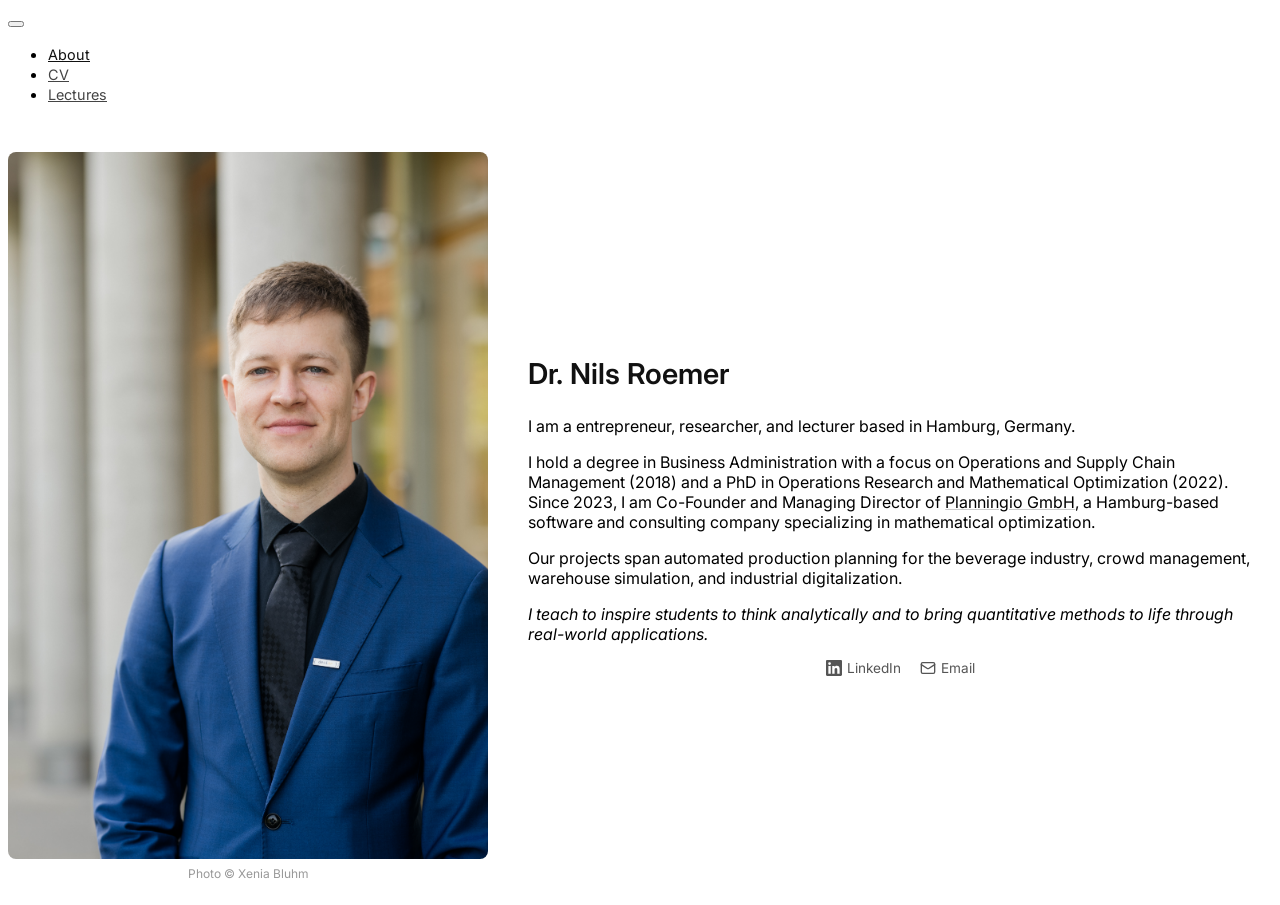
==== index.html @ 5135b2c4 "Built site for gh-pages" ====
<!DOCTYPE html>
<html xmlns="http://www.w3.org/1999/xhtml" lang="en" xml:lang="en"><head>

<meta charset="utf-8">
<meta name="generator" content="quarto-1.9.37">

<meta name="viewport" content="width=device-width, initial-scale=1.0, user-scalable=yes">


<title>Nils Roemer</title>
<style>
/* Default styles provided by pandoc.
** See https://pandoc.org/MANUAL.html#variables-for-html for config info.
*/
code{white-space: pre-wrap;}
span.smallcaps{font-variant: small-caps;}
div.columns{display: flex; gap: min(4vw, 1.5em);}
div.column{flex: auto; overflow-x: auto;}
div.hanging-indent{margin-left: 1.5em; text-indent: -1.5em;}
ul.task-list{list-style: none;}
ul.task-list li input[type="checkbox"] {
  width: 0.8em;
  margin: 0 0.8em 0.2em -1em; /* quarto-specific, see https://github.com/quarto-dev/quarto-cli/issues/4556 */ 
  vertical-align: middle;
}
</style>


<script src="site_libs/quarto-nav/quarto-nav.js"></script>
<script src="site_libs/quarto-nav/headroom.min.js"></script>
<script src="site_libs/clipboard/clipboard.min.js"></script>
<script src="site_libs/quarto-search/autocomplete.umd.js"></script>
<script src="site_libs/quarto-search/fuse.min.js"></script>
<script src="site_libs/quarto-search/quarto-search.js"></script>
<meta name="quarto:offset" content="./">
<script src="site_libs/quarto-html/quarto.js" type="module"></script>
<script src="site_libs/quarto-html/tabsets/tabsets.js" type="module"></script>
<script src="site_libs/quarto-html/popper.min.js"></script>
<script src="site_libs/quarto-html/tippy.umd.min.js"></script>
<script src="site_libs/quarto-html/anchor.min.js"></script>
<link href="site_libs/quarto-html/tippy.css" rel="stylesheet">
<link href="site_libs/quarto-html/quarto-syntax-highlighting-7f8f88aac4f3542376d5c11b86a4c14d.css" rel="stylesheet" id="quarto-text-highlighting-styles">
<script src="site_libs/bootstrap/bootstrap.min.js"></script>
<link href="site_libs/bootstrap/bootstrap-icons.css" rel="stylesheet">
<link href="site_libs/bootstrap/bootstrap-158031087360bce0ff56dc785ce39e06.min.css" rel="stylesheet" append-hash="true" id="quarto-bootstrap" data-mode="light">
<script id="quarto-search-options" type="application/json">{
  "location": "navbar",
  "copy-button": false,
  "collapse-after": 3,
  "panel-placement": "end",
  "type": "overlay",
  "limit": 50,
  "keyboard-shortcut": [
    "f",
    "/",
    "s"
  ],
  "show-item-context": false,
  "language": {
    "search-no-results-text": "No results",
    "search-matching-documents-text": "matching documents",
    "search-copy-link-title": "Copy link to search",
    "search-hide-matches-text": "Hide additional matches",
    "search-more-match-text": "more match in this document",
    "search-more-matches-text": "more matches in this document",
    "search-clear-button-title": "Clear",
    "search-text-placeholder": "",
    "search-detached-cancel-button-title": "Cancel",
    "search-submit-button-title": "Submit",
    "search-label": "Search"
  }
}</script>


<link rel="stylesheet" href="styles.css">
</head>

<body class="nav-fixed quarto-light">

<div id="quarto-search-results"></div>
  <header id="quarto-header" class="headroom fixed-top">
    <nav class="navbar navbar-expand-lg " data-bs-theme="dark">
      <div class="navbar-container container-fluid">
            <div id="quarto-search" class="" title="Search"></div>
          <button class="navbar-toggler" type="button" data-bs-toggle="collapse" data-bs-target="#navbarCollapse" aria-controls="navbarCollapse" role="menu" aria-expanded="false" aria-label="Toggle navigation" onclick="if (window.quartoToggleHeadroom) { window.quartoToggleHeadroom(); }">
  <span class="navbar-toggler-icon"></span>
</button>
          <div class="collapse navbar-collapse" id="navbarCollapse">
            <ul class="navbar-nav navbar-nav-scroll me-auto">
  <li class="nav-item">
    <a class="nav-link active" href="./index.html" aria-current="page"> 
<span class="menu-text">About</span></a>
  </li>  
  <li class="nav-item">
    <a class="nav-link" href="./cv.html"> 
<span class="menu-text">CV</span></a>
  </li>  
  <li class="nav-item">
    <a class="nav-link" href="./lectures.html"> 
<span class="menu-text">Lectures</span></a>
  </li>  
</ul>
          </div> <!-- /navcollapse -->
            <div class="quarto-navbar-tools">
</div>
      </div> <!-- /container-fluid -->
    </nav>
</header>
<!-- content -->
<div id="quarto-content" class="quarto-container page-columns page-rows-contents page-layout-article page-navbar">
<!-- sidebar -->
<!-- margin-sidebar -->
    <div id="quarto-margin-sidebar" class="sidebar margin-sidebar zindex-bottom">
        
    </div>
<!-- main -->
<main class="content" id="quarto-document-content"><header id="title-block-header" class="quarto-title-block"></header>




<div class="profile-columns">
<div class="profile-photo">
<p><img src="nils-roemer.jpg" alt="Dr. Nils Roemer"> <small>Photo © Xenia Bluhm</small></p>
</div>
<section id="dr.-nils-roemer" class="level2 profile-text">
<h2 class="anchored" data-anchor-id="dr.-nils-roemer">Dr.&nbsp;Nils Roemer</h2>
<p>I am a entrepreneur, researcher, and lecturer based in Hamburg, Germany.</p>
<p>I hold a degree in Business Administration with a focus on Operations and Supply Chain Management (2018) and a PhD in Operations Research and Mathematical Optimization (2022). Since 2023, I am Co-Founder and Managing Director of <a href="https://planningio.com">Planningio GmbH</a>, a Hamburg-based software and consulting company specializing in mathematical optimization.</p>
<p>Our projects span automated production planning for the beverage industry, crowd management, warehouse simulation, and industrial digitalization.</p>
<p><em>I teach to inspire students to think analytically and to bring quantitative methods to life through real-world applications.</em></p>
<div class="social-links">
<a href="https://www.linkedin.com/in/nroemer/" target="_blank"><svg xmlns="http://www.w3.org/2000/svg" viewbox="0 0 24 24" fill="currentColor" width="16" height="16"><path d="M20.447 20.452h-3.554v-5.569c0-1.328-.027-3.037-1.852-3.037-1.853 0-2.136 1.445-2.136 2.939v5.667H9.351V9h3.414v1.561h.046c.477-.9 1.637-1.85 3.37-1.85 3.601 0 4.267 2.37 4.267 5.455v6.286zM5.337 7.433a2.062 2.062 0 0 1-2.063-2.065 2.064 2.064 0 1 1 2.063 2.065zm1.782 13.019H3.555V9h3.564v11.452zM22.225 0H1.771C.792 0 0 .774 0 1.729v20.542C0 23.227.792 24 1.771 24h20.451C23.2 24 24 23.227 24 22.271V1.729C24 .774 23.2 0 22.222 0h.003z"></path></svg> LinkedIn</a><a href="mailto:nils.roemer@planningio.com"><svg xmlns="http://www.w3.org/2000/svg" viewbox="0 0 24 24" fill="none" stroke="currentColor" stroke-width="2" stroke-linecap="round" stroke-linejoin="round" width="16" height="16"><rect width="20" height="16" x="2" y="4" rx="2"></rect><path d="m22 7-8.97 5.7a1.94 1.94 0 0 1-2.06 0L2 7"></path></svg> Email</a>
</div>
</section>
</div>



</main> <!-- /main -->
<script id="quarto-html-after-body" type="application/javascript">
  window.document.addEventListener("DOMContentLoaded", function (event) {
    const icon = "";
    const anchorJS = new window.AnchorJS();
    anchorJS.options = {
      placement: 'right',
      icon: icon
    };
    anchorJS.add('.anchored');
    const isCodeAnnotation = (el) => {
      for (const clz of el.classList) {
        if (clz.startsWith('code-annotation-')) {                     
          return true;
        }
      }
      return false;
    }
    const onCopySuccess = function(e) {
      // button target
      const button = e.trigger;
      // don't keep focus
      button.blur();
      // flash "checked"
      button.classList.add('code-copy-button-checked');
      var currentTitle = button.getAttribute("title");
      button.setAttribute("title", "Copied!");
      let tooltip;
      if (window.bootstrap) {
        button.setAttribute("data-bs-toggle", "tooltip");
        button.setAttribute("data-bs-placement", "left");
        button.setAttribute("data-bs-title", "Copied!");
        tooltip = new bootstrap.Tooltip(button, 
          { trigger: "manual", 
            customClass: "code-copy-button-tooltip",
            offset: [0, -8]});
        tooltip.show();    
      }
      setTimeout(function() {
        if (tooltip) {
          tooltip.hide();
          button.removeAttribute("data-bs-title");
          button.removeAttribute("data-bs-toggle");
          button.removeAttribute("data-bs-placement");
        }
        button.setAttribute("title", currentTitle);
        button.classList.remove('code-copy-button-checked');
      }, 1000);
      // clear code selection
      e.clearSelection();
    }
    const getTextToCopy = function(trigger) {
      const outerScaffold = trigger.parentElement.cloneNode(true);
      const codeEl = outerScaffold.querySelector('code');
      for (const childEl of codeEl.children) {
        if (isCodeAnnotation(childEl)) {
          childEl.remove();
        }
      }
      return codeEl.innerText;
    }
    const clipboard = new window.ClipboardJS('.code-copy-button:not([data-in-quarto-modal])', {
      text: getTextToCopy
    });
    clipboard.on('success', onCopySuccess);
    if (window.document.getElementById('quarto-embedded-source-code-modal')) {
      const clipboardModal = new window.ClipboardJS('.code-copy-button[data-in-quarto-modal]', {
        text: getTextToCopy,
        container: window.document.getElementById('quarto-embedded-source-code-modal')
      });
      clipboardModal.on('success', onCopySuccess);
    }
      var localhostRegex = new RegExp(/^(?:http|https):\/\/localhost\:?[0-9]*\//);
      var mailtoRegex = new RegExp(/^mailto:/);
        var filterRegex = new RegExp("https:\/\/nilsroemer\.com");
      var isInternal = (href) => {
          return filterRegex.test(href) || localhostRegex.test(href) || mailtoRegex.test(href);
      }
      // Inspect non-navigation links and adorn them if external
     var links = window.document.querySelectorAll('a[href]:not(.nav-link):not(.navbar-brand):not(.toc-action):not(.sidebar-link):not(.sidebar-item-toggle):not(.pagination-link):not(.no-external):not([aria-hidden]):not(.dropdown-item):not(.quarto-navigation-tool):not(.about-link)');
      for (var i=0; i<links.length; i++) {
        const link = links[i];
        if (!isInternal(link.href)) {
          // undo the damage that might have been done by quarto-nav.js in the case of
          // links that we want to consider external
          if (link.dataset.originalHref !== undefined) {
            link.href = link.dataset.originalHref;
          }
        }
      }
    function tippyHover(el, contentFn, onTriggerFn, onUntriggerFn) {
      const config = {
        allowHTML: true,
        maxWidth: 500,
        delay: 100,
        arrow: false,
        appendTo: function(el) {
            return el.parentElement;
        },
        interactive: true,
        interactiveBorder: 10,
        theme: 'quarto',
        placement: 'bottom-start',
      };
      if (contentFn) {
        config.content = contentFn;
      }
      if (onTriggerFn) {
        config.onTrigger = onTriggerFn;
      }
      if (onUntriggerFn) {
        config.onUntrigger = onUntriggerFn;
      }
      window.tippy(el, config); 
    }
    const noterefs = window.document.querySelectorAll('a[role="doc-noteref"]');
    for (var i=0; i<noterefs.length; i++) {
      const ref = noterefs[i];
      tippyHover(ref, function() {
        // use id or data attribute instead here
        let href = ref.getAttribute('data-footnote-href') || ref.getAttribute('href');
        try { href = new URL(href).hash; } catch {}
        const id = href.replace(/^#\/?/, "");
        const note = window.document.getElementById(id);
        if (note) {
          return note.innerHTML;
        } else {
          return "";
        }
      });
    }
    const xrefs = window.document.querySelectorAll('a.quarto-xref');
    const processXRef = (id, note) => {
      // Strip column container classes
      const stripColumnClz = (el) => {
        el.classList.remove("page-full", "page-columns");
        if (el.children) {
          for (const child of el.children) {
            stripColumnClz(child);
          }
        }
      }
      stripColumnClz(note)
      if (id === null || id.startsWith('sec-')) {
        // Special case sections, only their first couple elements
        const container = document.createElement("div");
        if (note.children && note.children.length > 2) {
          container.appendChild(note.children[0].cloneNode(true));
          for (let i = 1; i < note.children.length; i++) {
            const child = note.children[i];
            if (child.tagName === "P" && child.innerText === "") {
              continue;
            } else {
              container.appendChild(child.cloneNode(true));
              break;
            }
          }
          if (window.Quarto?.typesetMath) {
            window.Quarto.typesetMath(container);
          }
          return container.innerHTML
        } else {
          if (window.Quarto?.typesetMath) {
            window.Quarto.typesetMath(note);
          }
          return note.innerHTML;
        }
      } else {
        // Remove any anchor links if they are present
        const anchorLink = note.querySelector('a.anchorjs-link');
        if (anchorLink) {
          anchorLink.remove();
        }
        if (window.Quarto?.typesetMath) {
          window.Quarto.typesetMath(note);
        }
        if (note.classList.contains("callout")) {
          return note.outerHTML;
        } else {
          return note.innerHTML;
        }
      }
    }
    for (var i=0; i<xrefs.length; i++) {
      const xref = xrefs[i];
      tippyHover(xref, undefined, function(instance) {
        instance.disable();
        let url = xref.getAttribute('href');
        let hash = undefined; 
        if (url.startsWith('#')) {
          hash = url;
        } else {
          try { hash = new URL(url).hash; } catch {}
        }
        if (hash) {
          const id = hash.replace(/^#\/?/, "");
          const note = window.document.getElementById(id);
          if (note !== null) {
            try {
              const html = processXRef(id, note.cloneNode(true));
              instance.setContent(html);
            } finally {
              instance.enable();
              instance.show();
            }
          } else {
            // See if we can fetch this
            fetch(url.split('#')[0])
            .then(res => res.text())
            .then(html => {
              const parser = new DOMParser();
              const htmlDoc = parser.parseFromString(html, "text/html");
              const note = htmlDoc.getElementById(id);
              if (note !== null) {
                const html = processXRef(id, note);
                instance.setContent(html);
              } 
            }).finally(() => {
              instance.enable();
              instance.show();
            });
          }
        } else {
          // See if we can fetch a full url (with no hash to target)
          // This is a special case and we should probably do some content thinning / targeting
          fetch(url)
          .then(res => res.text())
          .then(html => {
            const parser = new DOMParser();
            const htmlDoc = parser.parseFromString(html, "text/html");
            const note = htmlDoc.querySelector('main.content');
            if (note !== null) {
              // This should only happen for chapter cross references
              // (since there is no id in the URL)
              // remove the first header
              if (note.children.length > 0 && note.children[0].tagName === "HEADER") {
                note.children[0].remove();
              }
              const html = processXRef(null, note);
              instance.setContent(html);
            } 
          }).finally(() => {
            instance.enable();
            instance.show();
          });
        }
      }, function(instance) {
      });
    }
        let selectedAnnoteEl;
        const selectorForAnnotation = ( cell, annotation) => {
          let cellAttr = 'data-code-cell="' + cell + '"';
          let lineAttr = 'data-code-annotation="' +  annotation + '"';
          const selector = 'span[' + cellAttr + '][' + lineAttr + ']';
          return selector;
        }
        const selectCodeLines = (annoteEl) => {
          const doc = window.document;
          const targetCell = annoteEl.getAttribute("data-target-cell");
          const targetAnnotation = annoteEl.getAttribute("data-target-annotation");
          const annoteSpan = window.document.querySelector(selectorForAnnotation(targetCell, targetAnnotation));
          const lines = annoteSpan.getAttribute("data-code-lines").split(",");
          const lineIds = lines.map((line) => {
            return targetCell + "-" + line;
          })
          let top = null;
          let height = null;
          let parent = null;
          if (lineIds.length > 0) {
              //compute the position of the single el (top and bottom and make a div)
              const el = window.document.getElementById(lineIds[0]);
              top = el.offsetTop;
              height = el.offsetHeight;
              parent = el.parentElement.parentElement;
            if (lineIds.length > 1) {
              const lastEl = window.document.getElementById(lineIds[lineIds.length - 1]);
              const bottom = lastEl.offsetTop + lastEl.offsetHeight;
              height = bottom - top;
            }
            if (top !== null && height !== null && parent !== null) {
              // cook up a div (if necessary) and position it 
              let div = window.document.getElementById("code-annotation-line-highlight");
              if (div === null) {
                div = window.document.createElement("div");
                div.setAttribute("id", "code-annotation-line-highlight");
                div.style.position = 'absolute';
                parent.appendChild(div);
              }
              div.style.top = top - 2 + "px";
              div.style.height = height + 4 + "px";
              div.style.left = 0;
              let gutterDiv = window.document.getElementById("code-annotation-line-highlight-gutter");
              if (gutterDiv === null) {
                gutterDiv = window.document.createElement("div");
                gutterDiv.setAttribute("id", "code-annotation-line-highlight-gutter");
                gutterDiv.style.position = 'absolute';
                const codeCell = window.document.getElementById(targetCell);
                const gutter = codeCell.querySelector('.code-annotation-gutter');
                gutter.appendChild(gutterDiv);
              }
              gutterDiv.style.top = top - 2 + "px";
              gutterDiv.style.height = height + 4 + "px";
            }
            selectedAnnoteEl = annoteEl;
          }
        };
        const unselectCodeLines = () => {
          const elementsIds = ["code-annotation-line-highlight", "code-annotation-line-highlight-gutter"];
          elementsIds.forEach((elId) => {
            const div = window.document.getElementById(elId);
            if (div) {
              div.remove();
            }
          });
          selectedAnnoteEl = undefined;
        };
          // Handle positioning of the toggle
      window.addEventListener(
        "resize",
        throttle(() => {
          elRect = undefined;
          if (selectedAnnoteEl) {
            selectCodeLines(selectedAnnoteEl);
          }
        }, 10)
      );
      function throttle(fn, ms) {
      let throttle = false;
      let timer;
        return (...args) => {
          if(!throttle) { // first call gets through
              fn.apply(this, args);
              throttle = true;
          } else { // all the others get throttled
              if(timer) clearTimeout(timer); // cancel #2
              timer = setTimeout(() => {
                fn.apply(this, args);
                timer = throttle = false;
              }, ms);
          }
        };
      }
        // Attach click handler to the DT
        const annoteDls = window.document.querySelectorAll('dt[data-target-cell]');
        for (const annoteDlNode of annoteDls) {
          annoteDlNode.addEventListener('click', (event) => {
            const clickedEl = event.target;
            if (clickedEl !== selectedAnnoteEl) {
              unselectCodeLines();
              const activeEl = window.document.querySelector('dt[data-target-cell].code-annotation-active');
              if (activeEl) {
                activeEl.classList.remove('code-annotation-active');
              }
              selectCodeLines(clickedEl);
              clickedEl.classList.add('code-annotation-active');
            } else {
              // Unselect the line
              unselectCodeLines();
              clickedEl.classList.remove('code-annotation-active');
            }
          });
        }
    const findCites = (el) => {
      const parentEl = el.parentElement;
      if (parentEl) {
        const cites = parentEl.dataset.cites;
        if (cites) {
          return {
            el,
            cites: cites.split(' ')
          };
        } else {
          return findCites(el.parentElement)
        }
      } else {
        return undefined;
      }
    };
    var bibliorefs = window.document.querySelectorAll('a[role="doc-biblioref"]');
    for (var i=0; i<bibliorefs.length; i++) {
      const ref = bibliorefs[i];
      const citeInfo = findCites(ref);
      if (citeInfo) {
        tippyHover(citeInfo.el, function() {
          var popup = window.document.createElement('div');
          citeInfo.cites.forEach(function(cite) {
            var citeDiv = window.document.createElement('div');
            citeDiv.classList.add('hanging-indent');
            citeDiv.classList.add('csl-entry');
            var biblioDiv = window.document.getElementById('ref-' + cite);
            if (biblioDiv) {
              citeDiv.innerHTML = biblioDiv.innerHTML;
            }
            popup.appendChild(citeDiv);
          });
          return popup.innerHTML;
        });
      }
    }
  });
  </script>
</div> <!-- /content -->




</body></html>
---- site_libs/quarto-html/quarto-syntax-highlighting-7f8f88aac4f3542376d5c11b86a4c14d.css ----
/* quarto syntax highlight colors */
:root {
  --quarto-hl-ot-color: #003B4F;
  --quarto-hl-at-color: #657422;
  --quarto-hl-ss-color: #20794D;
  --quarto-hl-an-color: #5E5E5E;
  --quarto-hl-fu-color: #4758AB;
  --quarto-hl-st-color: #20794D;
  --quarto-hl-cf-color: #003B4F;
  --quarto-hl-op-color: #5E5E5E;
  --quarto-hl-er-color: #AD0000;
  --quarto-hl-bn-color: #AD0000;
  --quarto-hl-al-color: #AD0000;
  --quarto-hl-va-color: #111111;
  --quarto-hl-bu-color: inherit;
  --quarto-hl-ex-color: inherit;
  --quarto-hl-pp-color: #AD0000;
  --quarto-hl-in-color: #5E5E5E;
  --quarto-hl-vs-color: #20794D;
  --quarto-hl-wa-color: #5E5E5E;
  --quarto-hl-do-color: #5E5E5E;
  --quarto-hl-im-color: #00769E;
  --quarto-hl-ch-color: #20794D;
  --quarto-hl-dt-color: #AD0000;
  --quarto-hl-fl-color: #AD0000;
  --quarto-hl-co-color: #5E5E5E;
  --quarto-hl-cv-color: #5E5E5E;
  --quarto-hl-cn-color: #8f5902;
  --quarto-hl-sc-color: #5E5E5E;
  --quarto-hl-dv-color: #AD0000;
  --quarto-hl-kw-color: #003B4F;
}

/* other quarto variables */
:root {
  --quarto-font-monospace: SFMono-Regular, Menlo, Monaco, Consolas, "Liberation Mono", "Courier New", monospace;
}

/* syntax highlight based on Pandoc's rules */
pre > code.sourceCode > span {
  color: #003B4F;
}

code.sourceCode > span {
  color: #003B4F;
}

div.sourceCode,
div.sourceCode pre.sourceCode {
  color: #003B4F;
}

/* Normal */
code span {
  color: #003B4F;
}

/* Alert */
code span.al {
  color: #AD0000;
  font-style: inherit;
}

/* Annotation */
code span.an {
  color: #5E5E5E;
  font-style: inherit;
}

/* Attribute */
code span.at {
  color: #657422;
  font-style: inherit;
}

/* BaseN */
code span.bn {
  color: #AD0000;
  font-style: inherit;
}

/* BuiltIn */
code span.bu {
  font-style: inherit;
}

/* ControlFlow */
code span.cf {
  color: #003B4F;
  font-weight: bold;
  font-style: inherit;
}

/* Char */
code span.ch {
  color: #20794D;
  font-style: inherit;
}

/* Constant */
code span.cn {
  color: #8f5902;
  font-style: inherit;
}

/* Comment */
code span.co {
  color: #5E5E5E;
  font-style: inherit;
}

/* CommentVar */
code span.cv {
  color: #5E5E5E;
  font-style: italic;
}

/* Documentation */
code span.do {
  color: #5E5E5E;
  font-style: italic;
}

/* DataType */
code span.dt {
  color: #AD0000;
  font-style: inherit;
}

/* DecVal */
code span.dv {
  color: #AD0000;
  font-style: inherit;
}

/* Error */
code span.er {
  color: #AD0000;
  font-style: inherit;
}

/* Extension */
code span.ex {
  font-style: inherit;
}

/* Float */
code span.fl {
  color: #AD0000;
  font-style: inherit;
}

/* Function */
code span.fu {
  color: #4758AB;
  font-style: inherit;
}

/* Import */
code span.im {
  color: #00769E;
  font-style: inherit;
}

/* Information */
code span.in {
  color: #5E5E5E;
  font-style: inherit;
}

/* Keyword */
code span.kw {
  color: #003B4F;
  font-weight: bold;
  font-style: inherit;
}

/* Operator */
code span.op {
  color: #5E5E5E;
  font-style: inherit;
}

/* Other */
code span.ot {
  color: #003B4F;
  font-style: inherit;
}

/* Preprocessor */
code span.pp {
  color: #AD0000;
  font-style: inherit;
}

/* SpecialChar */
code span.sc {
  color: #5E5E5E;
  font-style: inherit;
}

/* SpecialString */
code span.ss {
  color: #20794D;
  font-style: inherit;
}

/* String */
code span.st {
  color: #20794D;
  font-style: inherit;
}

/* Variable */
code span.va {
  color: #111111;
  font-style: inherit;
}

/* VerbatimString */
code span.vs {
  color: #20794D;
  font-style: inherit;
}

/* Warning */
code span.wa {
  color: #5E5E5E;
  font-style: italic;
}

.prevent-inlining {
  content: "</";
}

/*# sourceMappingURL=789ad8cd35626ba772517505b42a116e.css.map */
---- styles.css ----
@import url('https://fonts.googleapis.com/css2?family=Inter:wght@400;500;600&display=swap');

body {
  font-family: 'Inter', sans-serif;
}

/* Remove top padding on main content */
#quarto-content main {
  padding-top: 0;
}

.quarto-title-block {
  display: none;
}

/* Profile layout */
.profile-columns {
  display: flex;
  align-items: center;
  gap: 2.5rem;
  margin-top: 2rem;
}

.profile-photo {
  flex: 0 0 38%;
}

.profile-photo img {
  width: 100%;
  border-radius: 8px;
  display: block;
  pointer-events: none;
  user-select: none;
  -webkit-user-drag: none;
}

.profile-photo small {
  display: block;
  margin-top: 0.4rem;
  color: #999;
  font-size: 0.75rem;
  text-align: center;
}

.profile-text {
  flex: 1;
  padding-top: 0;
}

.profile-text h2 {
  margin-top: 0;
  font-size: 1.8rem;
  font-weight: 600;
  color: #111;
  line-height: 1.2;
}

/* Inline links same color as body text */
.profile-text p a {
  color: inherit;
  text-decoration: underline;
  text-decoration-color: #ccc;
}

.profile-text p a:hover {
  text-decoration-color: #888;
}

/* Social links as icons */
.social-links {
  display: flex;
  flex-direction: row;
  flex-wrap: nowrap;
  gap: 1.2rem;
  margin-top: 1rem;
  align-items: center;
  justify-content: center;
}

.social-links a {
  color: #555;
  text-decoration: none;
  display: flex;
  align-items: center;
  gap: 0.3rem;
  font-size: 0.85rem;
  transition: color 0.2s;
}

.social-links a:hover {
  color: #111;
}

.social-links a svg {
  width: 16px;
  height: 16px;
  flex-shrink: 0;
}

/* Navbar: slim, no bold branding */
.navbar {
  font-family: 'Inter', sans-serif;
}

.navbar-brand {
  display: none !important;
}

.navbar-nav .nav-link {
  font-weight: 400;
  font-size: 0.9rem;
  color: #444 !important;
}

.navbar-nav .nav-link:hover,
.navbar-nav .nav-link.active {
  color: #111 !important;
}
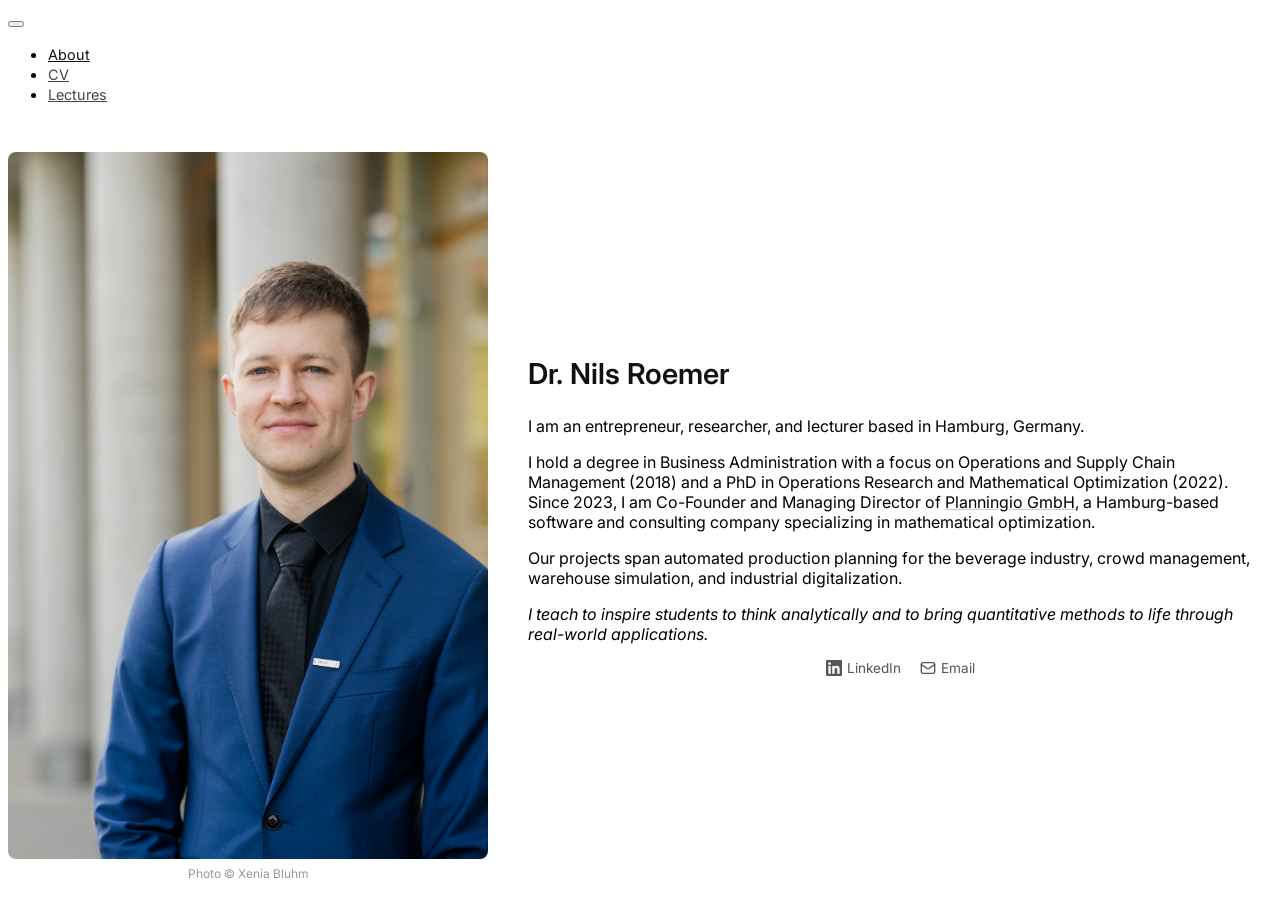
==== commit a9db7e05: "Built site for gh-pages" ====
--- a/index.html
+++ b/index.html
@@ -125,7 +125,7 @@
 </div>
 <section id="dr.-nils-roemer" class="level2 profile-text">
 <h2 class="anchored" data-anchor-id="dr.-nils-roemer">Dr.&nbsp;Nils Roemer</h2>
-<p>I am a entrepreneur, researcher, and lecturer based in Hamburg, Germany.</p>
+<p>I am an entrepreneur, researcher, and lecturer based in Hamburg, Germany.</p>
 <p>I hold a degree in Business Administration with a focus on Operations and Supply Chain Management (2018) and a PhD in Operations Research and Mathematical Optimization (2022). Since 2023, I am Co-Founder and Managing Director of <a href="https://planningio.com">Planningio GmbH</a>, a Hamburg-based software and consulting company specializing in mathematical optimization.</p>
 <p>Our projects span automated production planning for the beverage industry, crowd management, warehouse simulation, and industrial digitalization.</p>
 <p><em>I teach to inspire students to think analytically and to bring quantitative methods to life through real-world applications.</em></p>
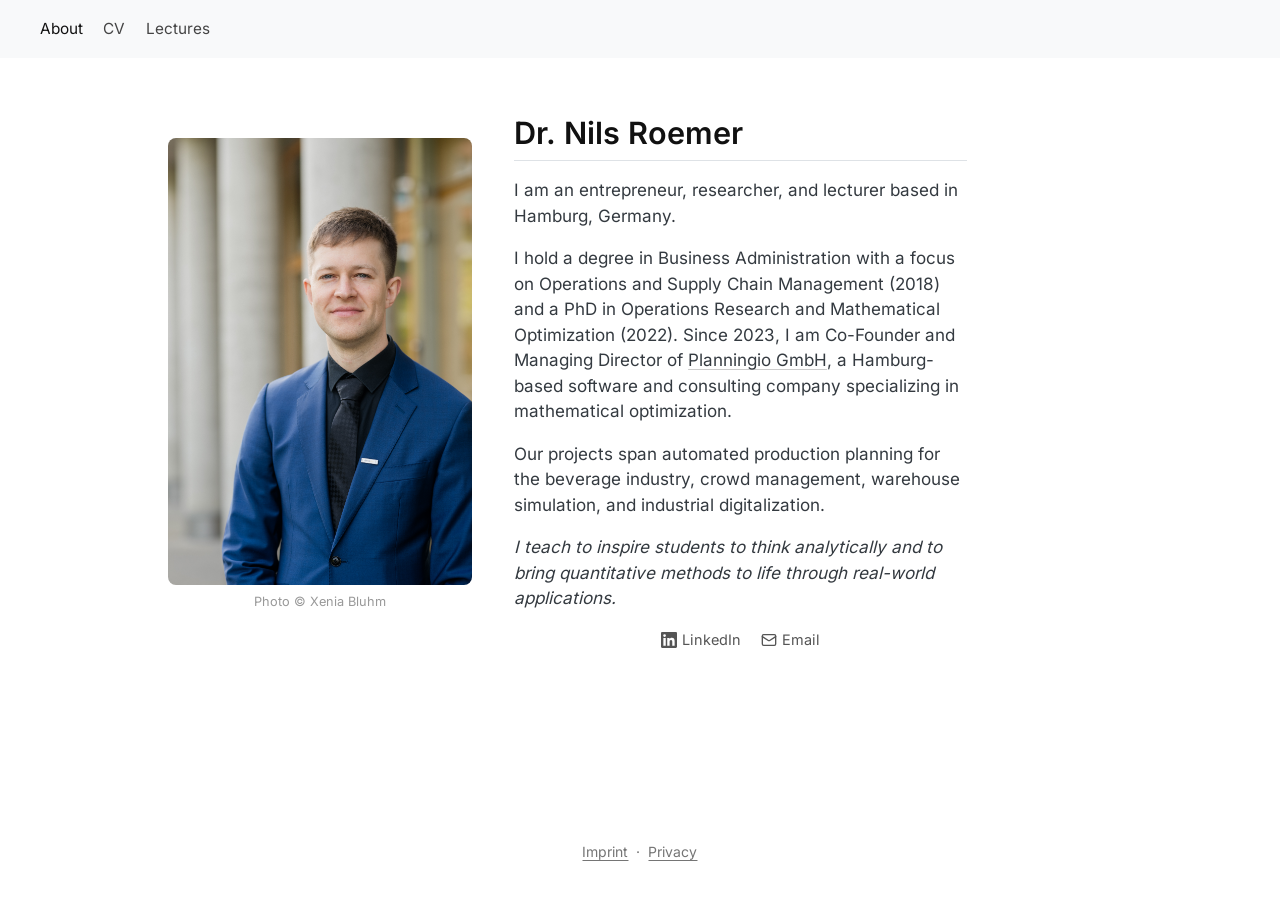
==== commit 79c5b2a3: "Built site for gh-pages" ====
--- a/index.html
+++ b/index.html
@@ -42,7 +42,7 @@
 <link href="site_libs/quarto-html/quarto-syntax-highlighting-7f8f88aac4f3542376d5c11b86a4c14d.css" rel="stylesheet" id="quarto-text-highlighting-styles">
 <script src="site_libs/bootstrap/bootstrap.min.js"></script>
 <link href="site_libs/bootstrap/bootstrap-icons.css" rel="stylesheet">
-<link href="site_libs/bootstrap/bootstrap-158031087360bce0ff56dc785ce39e06.min.css" rel="stylesheet" append-hash="true" id="quarto-bootstrap" data-mode="light">
+<link href="site_libs/bootstrap/bootstrap-5abcded73fc8b1b4fb9e54bfa05f692a.min.css" rel="stylesheet" append-hash="true" id="quarto-bootstrap" data-mode="light">
 <script id="quarto-search-options" type="application/json">{
   "location": "navbar",
   "copy-button": false,
@@ -539,6 +539,19 @@
   });
   </script>
 </div> <!-- /content -->
+<footer class="footer">
+  <div class="nav-footer">
+    <div class="nav-footer-left">
+      &nbsp;
+    </div>   
+    <div class="nav-footer-center">
+<p><a href="./imprint.html">Imprint</a> &nbsp;·&nbsp; <a href="./privacy.html">Privacy</a></p>
+</div>
+    <div class="nav-footer-right">
+      &nbsp;
+    </div>
+  </div>
+</footer>
 
 
 
--- a/styles.css
+++ b/styles.css
@@ -1,4 +1,4 @@
-@import url('https://fonts.googleapis.com/css2?family=Inter:wght@400;500;600&display=swap');
+/* Inter is self-hosted via @font-face in custom.scss (no Google Fonts CDN). */
 
 body {
   font-family: 'Inter', sans-serif;
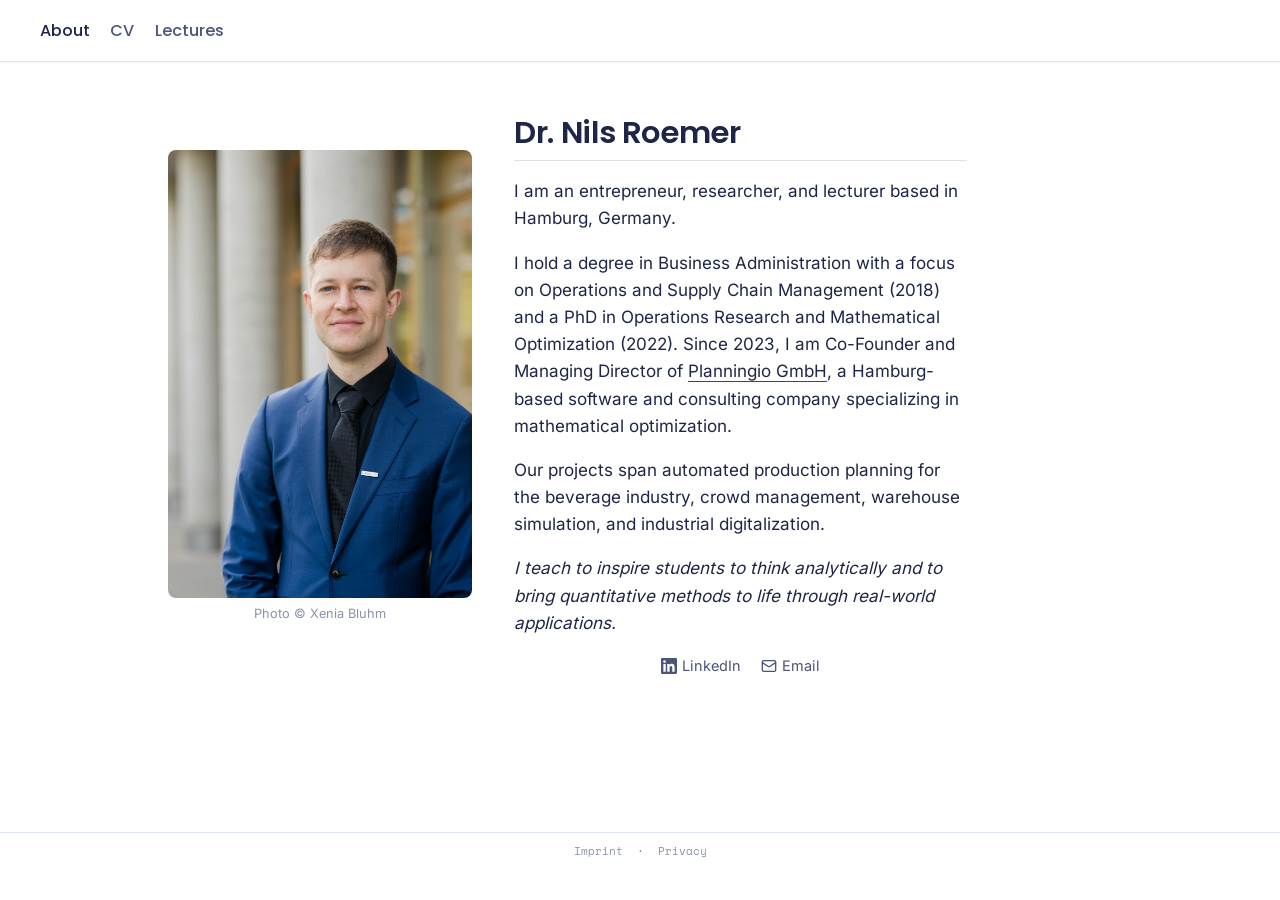
==== commit 4a2d2026: "Built site for gh-pages" ====
--- a/index.html
+++ b/index.html
@@ -39,10 +39,14 @@
 <script src="site_libs/quarto-html/tippy.umd.min.js"></script>
 <script src="site_libs/quarto-html/anchor.min.js"></script>
 <link href="site_libs/quarto-html/tippy.css" rel="stylesheet">
-<link href="site_libs/quarto-html/quarto-syntax-highlighting-7f8f88aac4f3542376d5c11b86a4c14d.css" rel="stylesheet" id="quarto-text-highlighting-styles">
+<link href="site_libs/quarto-html/quarto-syntax-highlighting-e8285a70359949859669c9e00162cc03.css" rel="stylesheet" class="quarto-color-scheme" id="quarto-text-highlighting-styles">
+<link href="site_libs/quarto-html/quarto-syntax-highlighting-dark-eb28646bdd37d76ccfc7c28cbcb3a7fd.css" rel="stylesheet" class="quarto-color-scheme quarto-color-alternate" id="quarto-text-highlighting-styles">
+<link href="site_libs/quarto-html/quarto-syntax-highlighting-e8285a70359949859669c9e00162cc03.css" rel="stylesheet" class="quarto-color-scheme-extra" id="quarto-text-highlighting-styles">
 <script src="site_libs/bootstrap/bootstrap.min.js"></script>
 <link href="site_libs/bootstrap/bootstrap-icons.css" rel="stylesheet">
-<link href="site_libs/bootstrap/bootstrap-5abcded73fc8b1b4fb9e54bfa05f692a.min.css" rel="stylesheet" append-hash="true" id="quarto-bootstrap" data-mode="light">
+<link href="site_libs/bootstrap/bootstrap-38c08b63abc05c731699c16404addb80.min.css" rel="stylesheet" append-hash="true" class="quarto-color-scheme" id="quarto-bootstrap" data-mode="light">
+<link href="site_libs/bootstrap/bootstrap-dark-d6a109f6493566a869233927b61b8e3c.min.css" rel="stylesheet" append-hash="true" class="quarto-color-scheme quarto-color-alternate" id="quarto-bootstrap" data-mode="light">
+<link href="site_libs/bootstrap/bootstrap-38c08b63abc05c731699c16404addb80.min.css" rel="stylesheet" append-hash="true" class="quarto-color-scheme-extra" id="quarto-bootstrap" data-mode="light">
 <script id="quarto-search-options" type="application/json">{
   "location": "navbar",
   "copy-button": false,
--- a/site_libs/quarto-html/quarto-syntax-highlighting-e8285a70359949859669c9e00162cc03.css
+++ b/site_libs/quarto-html/quarto-syntax-highlighting-e8285a70359949859669c9e00162cc03.css
@@ -0,0 +1,236 @@
+/* quarto syntax highlight colors */
+:root {
+  --quarto-hl-ot-color: #003B4F;
+  --quarto-hl-at-color: #657422;
+  --quarto-hl-ss-color: #20794D;
+  --quarto-hl-an-color: #5E5E5E;
+  --quarto-hl-fu-color: #4758AB;
+  --quarto-hl-st-color: #20794D;
+  --quarto-hl-cf-color: #003B4F;
+  --quarto-hl-op-color: #5E5E5E;
+  --quarto-hl-er-color: #AD0000;
+  --quarto-hl-bn-color: #AD0000;
+  --quarto-hl-al-color: #AD0000;
+  --quarto-hl-va-color: #111111;
+  --quarto-hl-bu-color: inherit;
+  --quarto-hl-ex-color: inherit;
+  --quarto-hl-pp-color: #AD0000;
+  --quarto-hl-in-color: #5E5E5E;
+  --quarto-hl-vs-color: #20794D;
+  --quarto-hl-wa-color: #5E5E5E;
+  --quarto-hl-do-color: #5E5E5E;
+  --quarto-hl-im-color: #00769E;
+  --quarto-hl-ch-color: #20794D;
+  --quarto-hl-dt-color: #AD0000;
+  --quarto-hl-fl-color: #AD0000;
+  --quarto-hl-co-color: #5E5E5E;
+  --quarto-hl-cv-color: #5E5E5E;
+  --quarto-hl-cn-color: #8f5902;
+  --quarto-hl-sc-color: #5E5E5E;
+  --quarto-hl-dv-color: #AD0000;
+  --quarto-hl-kw-color: #003B4F;
+}
+
+/* other quarto variables */
+:root {
+  --quarto-font-monospace: Space Mono;
+}
+
+/* syntax highlight based on Pandoc's rules */
+pre > code.sourceCode > span {
+  color: #003B4F;
+}
+
+code.sourceCode > span {
+  color: #003B4F;
+}
+
+div.sourceCode,
+div.sourceCode pre.sourceCode {
+  color: #003B4F;
+}
+
+/* Normal */
+code span {
+  color: #003B4F;
+}
+
+/* Alert */
+code span.al {
+  color: #AD0000;
+  font-style: inherit;
+}
+
+/* Annotation */
+code span.an {
+  color: #5E5E5E;
+  font-style: inherit;
+}
+
+/* Attribute */
+code span.at {
+  color: #657422;
+  font-style: inherit;
+}
+
+/* BaseN */
+code span.bn {
+  color: #AD0000;
+  font-style: inherit;
+}
+
+/* BuiltIn */
+code span.bu {
+  font-style: inherit;
+}
+
+/* ControlFlow */
+code span.cf {
+  color: #003B4F;
+  font-weight: bold;
+  font-style: inherit;
+}
+
+/* Char */
+code span.ch {
+  color: #20794D;
+  font-style: inherit;
+}
+
+/* Constant */
+code span.cn {
+  color: #8f5902;
+  font-style: inherit;
+}
+
+/* Comment */
+code span.co {
+  color: #5E5E5E;
+  font-style: inherit;
+}
+
+/* CommentVar */
+code span.cv {
+  color: #5E5E5E;
+  font-style: italic;
+}
+
+/* Documentation */
+code span.do {
+  color: #5E5E5E;
+  font-style: italic;
+}
+
+/* DataType */
+code span.dt {
+  color: #AD0000;
+  font-style: inherit;
+}
+
+/* DecVal */
+code span.dv {
+  color: #AD0000;
+  font-style: inherit;
+}
+
+/* Error */
+code span.er {
+  color: #AD0000;
+  font-style: inherit;
+}
+
+/* Extension */
+code span.ex {
+  font-style: inherit;
+}
+
+/* Float */
+code span.fl {
+  color: #AD0000;
+  font-style: inherit;
+}
+
+/* Function */
+code span.fu {
+  color: #4758AB;
+  font-style: inherit;
+}
+
+/* Import */
+code span.im {
+  color: #00769E;
+  font-style: inherit;
+}
+
+/* Information */
+code span.in {
+  color: #5E5E5E;
+  font-style: inherit;
+}
+
+/* Keyword */
+code span.kw {
+  color: #003B4F;
+  font-weight: bold;
+  font-style: inherit;
+}
+
+/* Operator */
+code span.op {
+  color: #5E5E5E;
+  font-style: inherit;
+}
+
+/* Other */
+code span.ot {
+  color: #003B4F;
+  font-style: inherit;
+}
+
+/* Preprocessor */
+code span.pp {
+  color: #AD0000;
+  font-style: inherit;
+}
+
+/* SpecialChar */
+code span.sc {
+  color: #5E5E5E;
+  font-style: inherit;
+}
+
+/* SpecialString */
+code span.ss {
+  color: #20794D;
+  font-style: inherit;
+}
+
+/* String */
+code span.st {
+  color: #20794D;
+  font-style: inherit;
+}
+
+/* Variable */
+code span.va {
+  color: #111111;
+  font-style: inherit;
+}
+
+/* VerbatimString */
+code span.vs {
+  color: #20794D;
+  font-style: inherit;
+}
+
+/* Warning */
+code span.wa {
+  color: #5E5E5E;
+  font-style: italic;
+}
+
+.prevent-inlining {
+  content: "</";
+}
+
+/*# sourceMappingURL=9978823819ee5f7ada9a67eb4fa9aae4.css.map */
--- a/site_libs/quarto-html/quarto-syntax-highlighting-dark-eb28646bdd37d76ccfc7c28cbcb3a7fd.css
+++ b/site_libs/quarto-html/quarto-syntax-highlighting-dark-eb28646bdd37d76ccfc7c28cbcb3a7fd.css
@@ -0,0 +1,219 @@
+/* quarto syntax highlight colors */
+:root {
+  --quarto-hl-al-color: #f07178;
+  --quarto-hl-an-color: #d4d0ab;
+  --quarto-hl-at-color: #00e0e0;
+  --quarto-hl-bn-color: #d4d0ab;
+  --quarto-hl-bu-color: #abe338;
+  --quarto-hl-ch-color: #abe338;
+  --quarto-hl-co-color: #f8f8f2;
+  --quarto-hl-cv-color: #ffd700;
+  --quarto-hl-cn-color: #ffd700;
+  --quarto-hl-cf-color: #ffa07a;
+  --quarto-hl-dt-color: #ffa07a;
+  --quarto-hl-dv-color: #d4d0ab;
+  --quarto-hl-do-color: #f8f8f2;
+  --quarto-hl-er-color: #f07178;
+  --quarto-hl-ex-color: #00e0e0;
+  --quarto-hl-fl-color: #d4d0ab;
+  --quarto-hl-fu-color: #ffa07a;
+  --quarto-hl-im-color: #abe338;
+  --quarto-hl-in-color: #d4d0ab;
+  --quarto-hl-kw-color: #ffa07a;
+  --quarto-hl-op-color: #ffa07a;
+  --quarto-hl-ot-color: #00e0e0;
+  --quarto-hl-pp-color: #dcc6e0;
+  --quarto-hl-re-color: #00e0e0;
+  --quarto-hl-sc-color: #abe338;
+  --quarto-hl-ss-color: #abe338;
+  --quarto-hl-st-color: #abe338;
+  --quarto-hl-va-color: #00e0e0;
+  --quarto-hl-vs-color: #abe338;
+  --quarto-hl-wa-color: #dcc6e0;
+}
+
+/* other quarto variables */
+:root {
+  --quarto-font-monospace: Space Mono;
+}
+
+/* syntax highlight based on Pandoc's rules */
+pre > code.sourceCode > span {
+  color: #f8f8f2;
+}
+
+code.sourceCode > span {
+  color: #f8f8f2;
+}
+
+div.sourceCode,
+div.sourceCode pre.sourceCode {
+  color: #f8f8f2;
+}
+
+/* Normal */
+code span {
+  color: #f8f8f2;
+}
+
+/* Alert */
+code span.al {
+  color: #f07178;
+}
+
+/* Annotation */
+code span.an {
+  color: #d4d0ab;
+}
+
+/* Attribute */
+code span.at {
+  color: #00e0e0;
+}
+
+/* BaseN */
+code span.bn {
+  color: #d4d0ab;
+}
+
+/* BuiltIn */
+code span.bu {
+  color: #abe338;
+}
+
+/* ControlFlow */
+code span.cf {
+  font-weight: bold;
+  color: #ffa07a;
+}
+
+/* Char */
+code span.ch {
+  color: #abe338;
+}
+
+/* Constant */
+code span.cn {
+  color: #ffd700;
+}
+
+/* Comment */
+code span.co {
+  font-style: italic;
+  color: #f8f8f2;
+}
+
+/* CommentVar */
+code span.cv {
+  color: #ffd700;
+}
+
+/* Documentation */
+code span.do {
+  color: #f8f8f2;
+}
+
+/* DataType */
+code span.dt {
+  color: #ffa07a;
+}
+
+/* DecVal */
+code span.dv {
+  color: #d4d0ab;
+}
+
+/* Error */
+code span.er {
+  color: #f07178;
+  text-decoration: underline;
+}
+
+/* Extension */
+code span.ex {
+  font-weight: bold;
+  color: #00e0e0;
+}
+
+/* Float */
+code span.fl {
+  color: #d4d0ab;
+}
+
+/* Function */
+code span.fu {
+  color: #ffa07a;
+}
+
+/* Import */
+code span.im {
+  color: #abe338;
+}
+
+/* Information */
+code span.in {
+  color: #d4d0ab;
+}
+
+/* Keyword */
+code span.kw {
+  font-weight: bold;
+  color: #ffa07a;
+}
+
+/* Operator */
+code span.op {
+  color: #ffa07a;
+}
+
+/* Other */
+code span.ot {
+  color: #00e0e0;
+}
+
+/* Preprocessor */
+code span.pp {
+  color: #dcc6e0;
+}
+
+/* RegionMarker */
+code span.re {
+  background-color: #f8f8f2;
+  color: #00e0e0;
+}
+
+/* SpecialChar */
+code span.sc {
+  color: #abe338;
+}
+
+/* SpecialString */
+code span.ss {
+  color: #abe338;
+}
+
+/* String */
+code span.st {
+  color: #abe338;
+}
+
+/* Variable */
+code span.va {
+  color: #00e0e0;
+}
+
+/* VerbatimString */
+code span.vs {
+  color: #abe338;
+}
+
+/* Warning */
+code span.wa {
+  color: #dcc6e0;
+}
+
+.prevent-inlining {
+  content: "</";
+}
+
+/*# sourceMappingURL=ba8f497f92dd7ed735f068b2f1549536.css.map */
--- a/site_libs/quarto-html/quarto-syntax-highlighting-e8285a70359949859669c9e00162cc03.css
+++ b/site_libs/quarto-html/quarto-syntax-highlighting-e8285a70359949859669c9e00162cc03.css
@@ -0,0 +1,236 @@
+/* quarto syntax highlight colors */
+:root {
+  --quarto-hl-ot-color: #003B4F;
+  --quarto-hl-at-color: #657422;
+  --quarto-hl-ss-color: #20794D;
+  --quarto-hl-an-color: #5E5E5E;
+  --quarto-hl-fu-color: #4758AB;
+  --quarto-hl-st-color: #20794D;
+  --quarto-hl-cf-color: #003B4F;
+  --quarto-hl-op-color: #5E5E5E;
+  --quarto-hl-er-color: #AD0000;
+  --quarto-hl-bn-color: #AD0000;
+  --quarto-hl-al-color: #AD0000;
+  --quarto-hl-va-color: #111111;
+  --quarto-hl-bu-color: inherit;
+  --quarto-hl-ex-color: inherit;
+  --quarto-hl-pp-color: #AD0000;
+  --quarto-hl-in-color: #5E5E5E;
+  --quarto-hl-vs-color: #20794D;
+  --quarto-hl-wa-color: #5E5E5E;
+  --quarto-hl-do-color: #5E5E5E;
+  --quarto-hl-im-color: #00769E;
+  --quarto-hl-ch-color: #20794D;
+  --quarto-hl-dt-color: #AD0000;
+  --quarto-hl-fl-color: #AD0000;
+  --quarto-hl-co-color: #5E5E5E;
+  --quarto-hl-cv-color: #5E5E5E;
+  --quarto-hl-cn-color: #8f5902;
+  --quarto-hl-sc-color: #5E5E5E;
+  --quarto-hl-dv-color: #AD0000;
+  --quarto-hl-kw-color: #003B4F;
+}
+
+/* other quarto variables */
+:root {
+  --quarto-font-monospace: Space Mono;
+}
+
+/* syntax highlight based on Pandoc's rules */
+pre > code.sourceCode > span {
+  color: #003B4F;
+}
+
+code.sourceCode > span {
+  color: #003B4F;
+}
+
+div.sourceCode,
+div.sourceCode pre.sourceCode {
+  color: #003B4F;
+}
+
+/* Normal */
+code span {
+  color: #003B4F;
+}
+
+/* Alert */
+code span.al {
+  color: #AD0000;
+  font-style: inherit;
+}
+
+/* Annotation */
+code span.an {
+  color: #5E5E5E;
+  font-style: inherit;
+}
+
+/* Attribute */
+code span.at {
+  color: #657422;
+  font-style: inherit;
+}
+
+/* BaseN */
+code span.bn {
+  color: #AD0000;
+  font-style: inherit;
+}
+
+/* BuiltIn */
+code span.bu {
+  font-style: inherit;
+}
+
+/* ControlFlow */
+code span.cf {
+  color: #003B4F;
+  font-weight: bold;
+  font-style: inherit;
+}
+
+/* Char */
+code span.ch {
+  color: #20794D;
+  font-style: inherit;
+}
+
+/* Constant */
+code span.cn {
+  color: #8f5902;
+  font-style: inherit;
+}
+
+/* Comment */
+code span.co {
+  color: #5E5E5E;
+  font-style: inherit;
+}
+
+/* CommentVar */
+code span.cv {
+  color: #5E5E5E;
+  font-style: italic;
+}
+
+/* Documentation */
+code span.do {
+  color: #5E5E5E;
+  font-style: italic;
+}
+
+/* DataType */
+code span.dt {
+  color: #AD0000;
+  font-style: inherit;
+}
+
+/* DecVal */
+code span.dv {
+  color: #AD0000;
+  font-style: inherit;
+}
+
+/* Error */
+code span.er {
+  color: #AD0000;
+  font-style: inherit;
+}
+
+/* Extension */
+code span.ex {
+  font-style: inherit;
+}
+
+/* Float */
+code span.fl {
+  color: #AD0000;
+  font-style: inherit;
+}
+
+/* Function */
+code span.fu {
+  color: #4758AB;
+  font-style: inherit;
+}
+
+/* Import */
+code span.im {
+  color: #00769E;
+  font-style: inherit;
+}
+
+/* Information */
+code span.in {
+  color: #5E5E5E;
+  font-style: inherit;
+}
+
+/* Keyword */
+code span.kw {
+  color: #003B4F;
+  font-weight: bold;
+  font-style: inherit;
+}
+
+/* Operator */
+code span.op {
+  color: #5E5E5E;
+  font-style: inherit;
+}
+
+/* Other */
+code span.ot {
+  color: #003B4F;
+  font-style: inherit;
+}
+
+/* Preprocessor */
+code span.pp {
+  color: #AD0000;
+  font-style: inherit;
+}
+
+/* SpecialChar */
+code span.sc {
+  color: #5E5E5E;
+  font-style: inherit;
+}
+
+/* SpecialString */
+code span.ss {
+  color: #20794D;
+  font-style: inherit;
+}
+
+/* String */
+code span.st {
+  color: #20794D;
+  font-style: inherit;
+}
+
+/* Variable */
+code span.va {
+  color: #111111;
+  font-style: inherit;
+}
+
+/* VerbatimString */
+code span.vs {
+  color: #20794D;
+  font-style: inherit;
+}
+
+/* Warning */
+code span.wa {
+  color: #5E5E5E;
+  font-style: italic;
+}
+
+.prevent-inlining {
+  content: "</";
+}
+
+/*# sourceMappingURL=9978823819ee5f7ada9a67eb4fa9aae4.css.map */
--- a/styles.css
+++ b/styles.css
@@ -1,8 +1,5 @@
-/* Inter is self-hosted via @font-face in custom.scss (no Google Fonts CDN). */
-
-body {
-  font-family: 'Inter', sans-serif;
-}
+/* Fonts, colours and link styling live in custom.scss + _brand.yml.
+   This file holds only the profile-page layout. */
 
 /* Remove top padding on main content */
 #quarto-content main {
@@ -37,7 +34,7 @@
 .profile-photo small {
   display: block;
   margin-top: 0.4rem;
-  color: #999;
+  color: var(--fg-3);
   font-size: 0.75rem;
   text-align: center;
 }
@@ -51,19 +48,8 @@
   margin-top: 0;
   font-size: 1.8rem;
   font-weight: 600;
-  color: #111;
+  color: var(--ink);
   line-height: 1.2;
-}
-
-/* Inline links same color as body text */
-.profile-text p a {
-  color: inherit;
-  text-decoration: underline;
-  text-decoration-color: #ccc;
-}
-
-.profile-text p a:hover {
-  text-decoration-color: #888;
 }
 
 /* Social links as icons */
@@ -78,7 +64,7 @@
 }
 
 .social-links a {
-  color: #555;
+  color: var(--fg-2);
   text-decoration: none;
   display: flex;
   align-items: center;
@@ -88,7 +74,7 @@
 }
 
 .social-links a:hover {
-  color: #111;
+  color: var(--ink);
 }
 
 .social-links a svg {
@@ -97,22 +83,7 @@
   flex-shrink: 0;
 }
 
-/* Navbar: slim, no bold branding */
-.navbar {
-  font-family: 'Inter', sans-serif;
-}
-
+/* Navbar: no bold branding (styling is in custom.scss) */
 .navbar-brand {
   display: none !important;
 }
-
-.navbar-nav .nav-link {
-  font-weight: 400;
-  font-size: 0.9rem;
-  color: #444 !important;
-}
-
-.navbar-nav .nav-link:hover,
-.navbar-nav .nav-link.active {
-  color: #111 !important;
-}
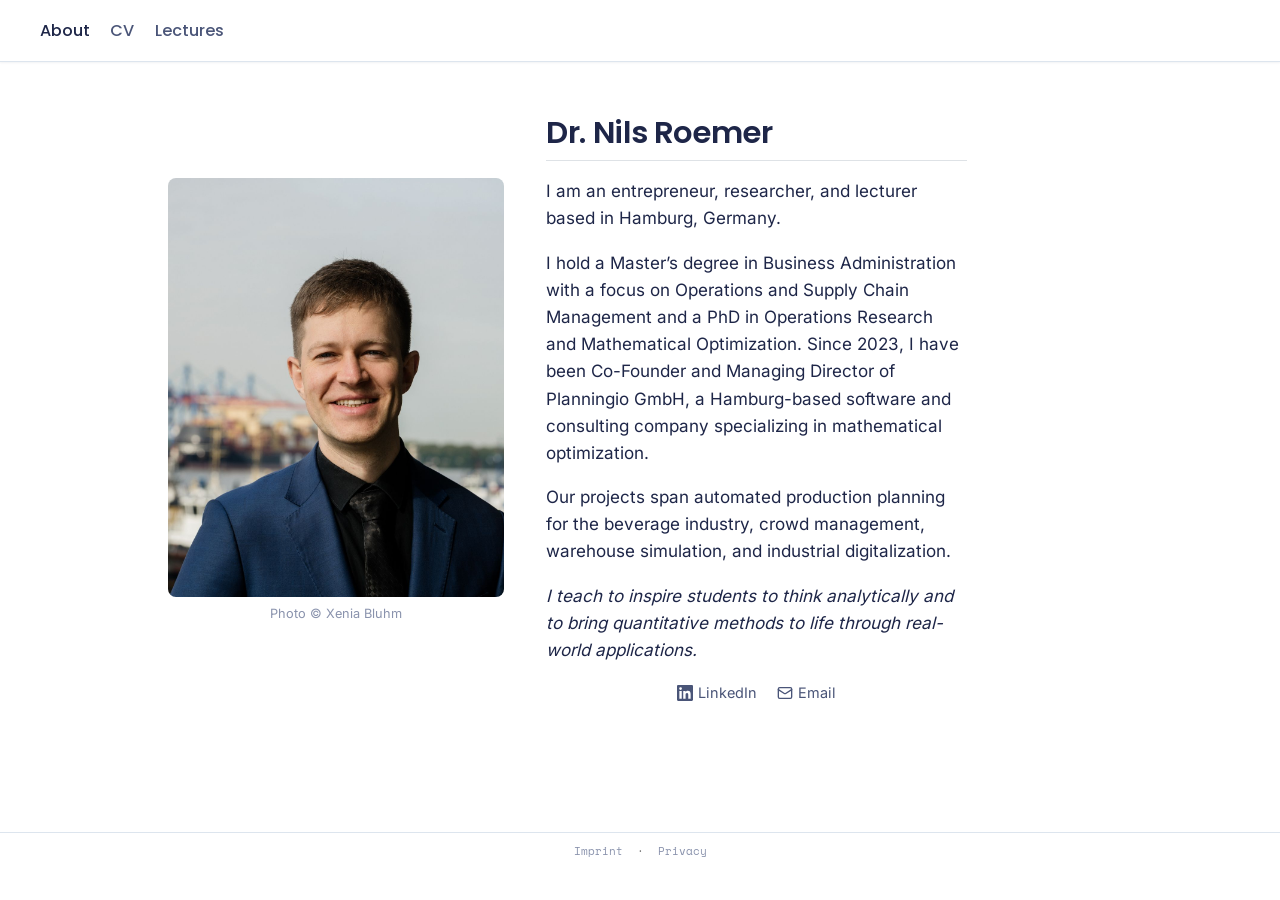
==== commit 598af86a: "Built site for gh-pages" ====
--- a/index.html
+++ b/index.html
@@ -44,9 +44,9 @@
 <link href="site_libs/quarto-html/quarto-syntax-highlighting-e8285a70359949859669c9e00162cc03.css" rel="stylesheet" class="quarto-color-scheme-extra" id="quarto-text-highlighting-styles">
 <script src="site_libs/bootstrap/bootstrap.min.js"></script>
 <link href="site_libs/bootstrap/bootstrap-icons.css" rel="stylesheet">
-<link href="site_libs/bootstrap/bootstrap-38c08b63abc05c731699c16404addb80.min.css" rel="stylesheet" append-hash="true" class="quarto-color-scheme" id="quarto-bootstrap" data-mode="light">
-<link href="site_libs/bootstrap/bootstrap-dark-d6a109f6493566a869233927b61b8e3c.min.css" rel="stylesheet" append-hash="true" class="quarto-color-scheme quarto-color-alternate" id="quarto-bootstrap" data-mode="light">
-<link href="site_libs/bootstrap/bootstrap-38c08b63abc05c731699c16404addb80.min.css" rel="stylesheet" append-hash="true" class="quarto-color-scheme-extra" id="quarto-bootstrap" data-mode="light">
+<link href="site_libs/bootstrap/bootstrap-022282b7b1d58002b0e6c6cd9bd3313b.min.css" rel="stylesheet" append-hash="true" class="quarto-color-scheme" id="quarto-bootstrap" data-mode="light">
+<link href="site_libs/bootstrap/bootstrap-dark-7f7623d4e07dcc7270d223d50f411340.min.css" rel="stylesheet" append-hash="true" class="quarto-color-scheme quarto-color-alternate" id="quarto-bootstrap" data-mode="light">
+<link href="site_libs/bootstrap/bootstrap-022282b7b1d58002b0e6c6cd9bd3313b.min.css" rel="stylesheet" append-hash="true" class="quarto-color-scheme-extra" id="quarto-bootstrap" data-mode="light">
 <script id="quarto-search-options" type="application/json">{
   "location": "navbar",
   "copy-button": false,
@@ -130,7 +130,7 @@
 <section id="dr.-nils-roemer" class="level2 profile-text">
 <h2 class="anchored" data-anchor-id="dr.-nils-roemer">Dr.&nbsp;Nils Roemer</h2>
 <p>I am an entrepreneur, researcher, and lecturer based in Hamburg, Germany.</p>
-<p>I hold a degree in Business Administration with a focus on Operations and Supply Chain Management (2018) and a PhD in Operations Research and Mathematical Optimization (2022). Since 2023, I am Co-Founder and Managing Director of <a href="https://planningio.com">Planningio GmbH</a>, a Hamburg-based software and consulting company specializing in mathematical optimization.</p>
+<p>I hold a Master’s degree in Business Administration with a focus on Operations and Supply Chain Management and a PhD in Operations Research and Mathematical Optimization. Since 2023, I have been Co-Founder and Managing Director of <a href="https://planningio.com">Planningio GmbH</a>, a Hamburg-based software and consulting company specializing in mathematical optimization.</p>
 <p>Our projects span automated production planning for the beverage industry, crowd management, warehouse simulation, and industrial digitalization.</p>
 <p><em>I teach to inspire students to think analytically and to bring quantitative methods to life through real-world applications.</em></p>
 <div class="social-links">
--- a/styles.css
+++ b/styles.css
@@ -19,11 +19,16 @@
 }
 
 .profile-photo {
-  flex: 0 0 38%;
+  flex: 0 0 42%;
+  min-width: 0;
 }
 
+/* Landscape source shown as a portrait crop (4:5), centred on the person */
 .profile-photo img {
   width: 100%;
+  aspect-ratio: 4 / 5;
+  object-fit: cover;
+  object-position: 58% 50%;
   border-radius: 8px;
   display: block;
   pointer-events: none;
@@ -41,7 +46,25 @@
 
 .profile-text {
   flex: 1;
+  min-width: 0;
   padding-top: 0;
+}
+
+/* Below the desktop breakpoint: stack photo above text */
+@media (max-width: 991.98px) {
+  .profile-columns {
+    flex-direction: column;
+    align-items: stretch;
+    gap: 1.5rem;
+    margin-top: 1rem;
+  }
+
+  .profile-photo {
+    flex: none;
+    width: 100%;
+    max-width: 360px;
+    margin: 0 auto;
+  }
 }
 
 .profile-text h2 {
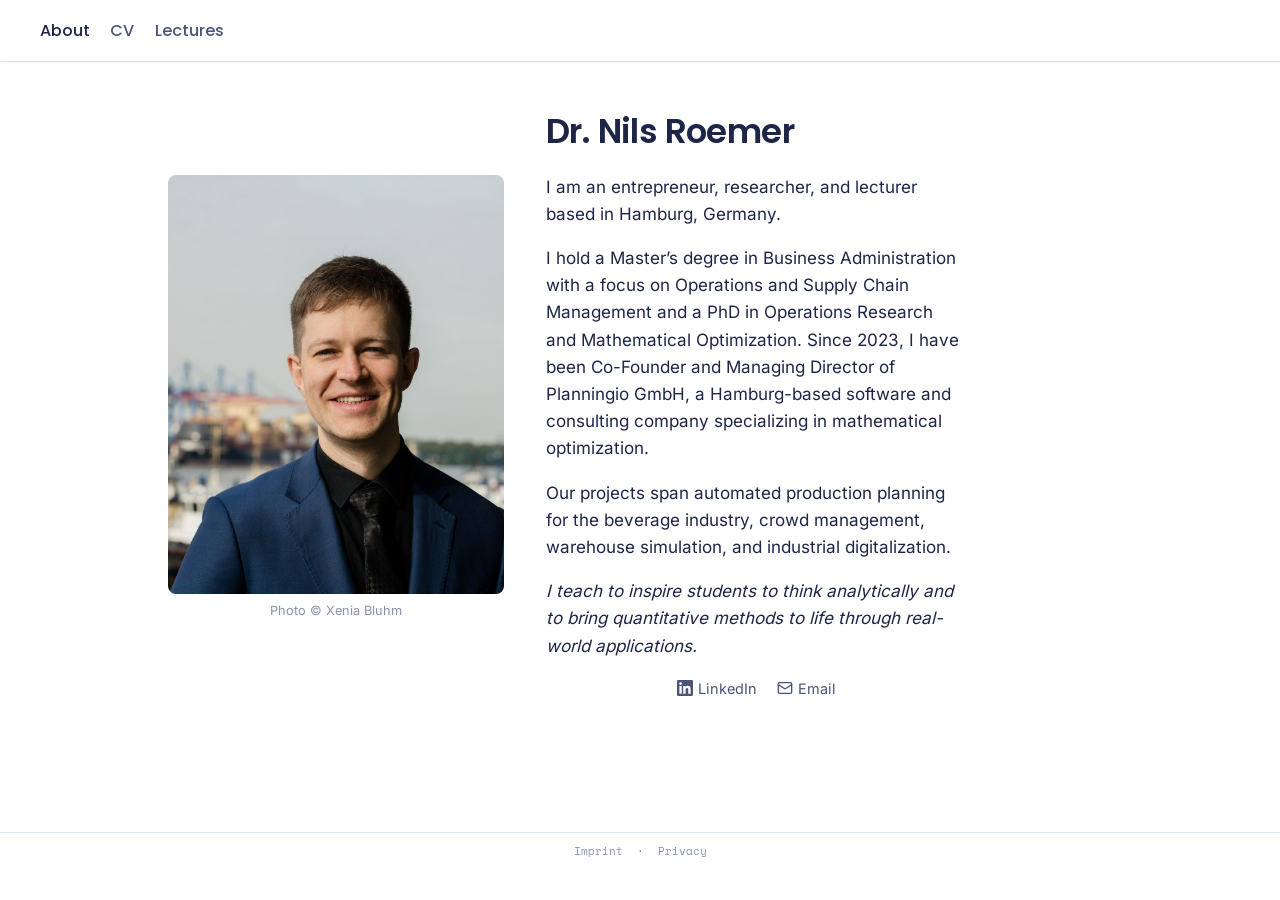
==== commit acef0f3a: "Built site for gh-pages" ====
--- a/index.html
+++ b/index.html
@@ -44,9 +44,9 @@
 <link href="site_libs/quarto-html/quarto-syntax-highlighting-e8285a70359949859669c9e00162cc03.css" rel="stylesheet" class="quarto-color-scheme-extra" id="quarto-text-highlighting-styles">
 <script src="site_libs/bootstrap/bootstrap.min.js"></script>
 <link href="site_libs/bootstrap/bootstrap-icons.css" rel="stylesheet">
-<link href="site_libs/bootstrap/bootstrap-022282b7b1d58002b0e6c6cd9bd3313b.min.css" rel="stylesheet" append-hash="true" class="quarto-color-scheme" id="quarto-bootstrap" data-mode="light">
-<link href="site_libs/bootstrap/bootstrap-dark-7f7623d4e07dcc7270d223d50f411340.min.css" rel="stylesheet" append-hash="true" class="quarto-color-scheme quarto-color-alternate" id="quarto-bootstrap" data-mode="light">
-<link href="site_libs/bootstrap/bootstrap-022282b7b1d58002b0e6c6cd9bd3313b.min.css" rel="stylesheet" append-hash="true" class="quarto-color-scheme-extra" id="quarto-bootstrap" data-mode="light">
+<link href="site_libs/bootstrap/bootstrap-982a8d189d9edd13b4643ca42a45a712.min.css" rel="stylesheet" append-hash="true" class="quarto-color-scheme" id="quarto-bootstrap" data-mode="light">
+<link href="site_libs/bootstrap/bootstrap-dark-5b6bcfb43f0319514f852f92efe0fb05.min.css" rel="stylesheet" append-hash="true" class="quarto-color-scheme quarto-color-alternate" id="quarto-bootstrap" data-mode="light">
+<link href="site_libs/bootstrap/bootstrap-982a8d189d9edd13b4643ca42a45a712.min.css" rel="stylesheet" append-hash="true" class="quarto-color-scheme-extra" id="quarto-bootstrap" data-mode="light">
 <script id="quarto-search-options" type="application/json">{
   "location": "navbar",
   "copy-button": false,
@@ -127,8 +127,8 @@
 <div class="profile-photo">
 <p><img src="nils-roemer.jpg" alt="Dr. Nils Roemer"> <small>Photo © Xenia Bluhm</small></p>
 </div>
-<section id="dr.-nils-roemer" class="level2 profile-text">
-<h2 class="anchored" data-anchor-id="dr.-nils-roemer">Dr.&nbsp;Nils Roemer</h2>
+<section id="dr.-nils-roemer" class="level1 profile-text">
+<h1>Dr.&nbsp;Nils Roemer</h1>
 <p>I am an entrepreneur, researcher, and lecturer based in Hamburg, Germany.</p>
 <p>I hold a Master’s degree in Business Administration with a focus on Operations and Supply Chain Management and a PhD in Operations Research and Mathematical Optimization. Since 2023, I have been Co-Founder and Managing Director of <a href="https://planningio.com">Planningio GmbH</a>, a Hamburg-based software and consulting company specializing in mathematical optimization.</p>
 <p>Our projects span automated production planning for the beverage industry, crowd management, warehouse simulation, and industrial digitalization.</p>
--- a/styles.css
+++ b/styles.css
@@ -1,21 +1,12 @@
-/* Fonts, colours and link styling live in custom.scss + _brand.yml.
-   This file holds only the profile-page layout. */
+/* Fonts, colours, link styling and the page header (h1/h2 spacing) live in
+   custom.scss + _brand.yml. This file holds only the profile-page layout. */
 
-/* Remove top padding on main content */
-#quarto-content main {
-  padding-top: 0;
-}
-
-.quarto-title-block {
-  display: none;
-}
-
-/* Profile layout */
+/* Profile layout — no own top margin: the page-header offset on <main>
+   (custom.scss) positions photo and heading like the h1 on other pages. */
 .profile-columns {
   display: flex;
   align-items: center;
   gap: 2.5rem;
-  margin-top: 2rem;
 }
 
 .profile-photo {
@@ -56,7 +47,6 @@
     flex-direction: column;
     align-items: stretch;
     gap: 1.5rem;
-    margin-top: 1rem;
   }
 
   .profile-photo {
@@ -65,14 +55,6 @@
     max-width: 360px;
     margin: 0 auto;
   }
-}
-
-.profile-text h2 {
-  margin-top: 0;
-  font-size: 1.8rem;
-  font-weight: 600;
-  color: var(--ink);
-  line-height: 1.2;
 }
 
 /* Social links as icons */
